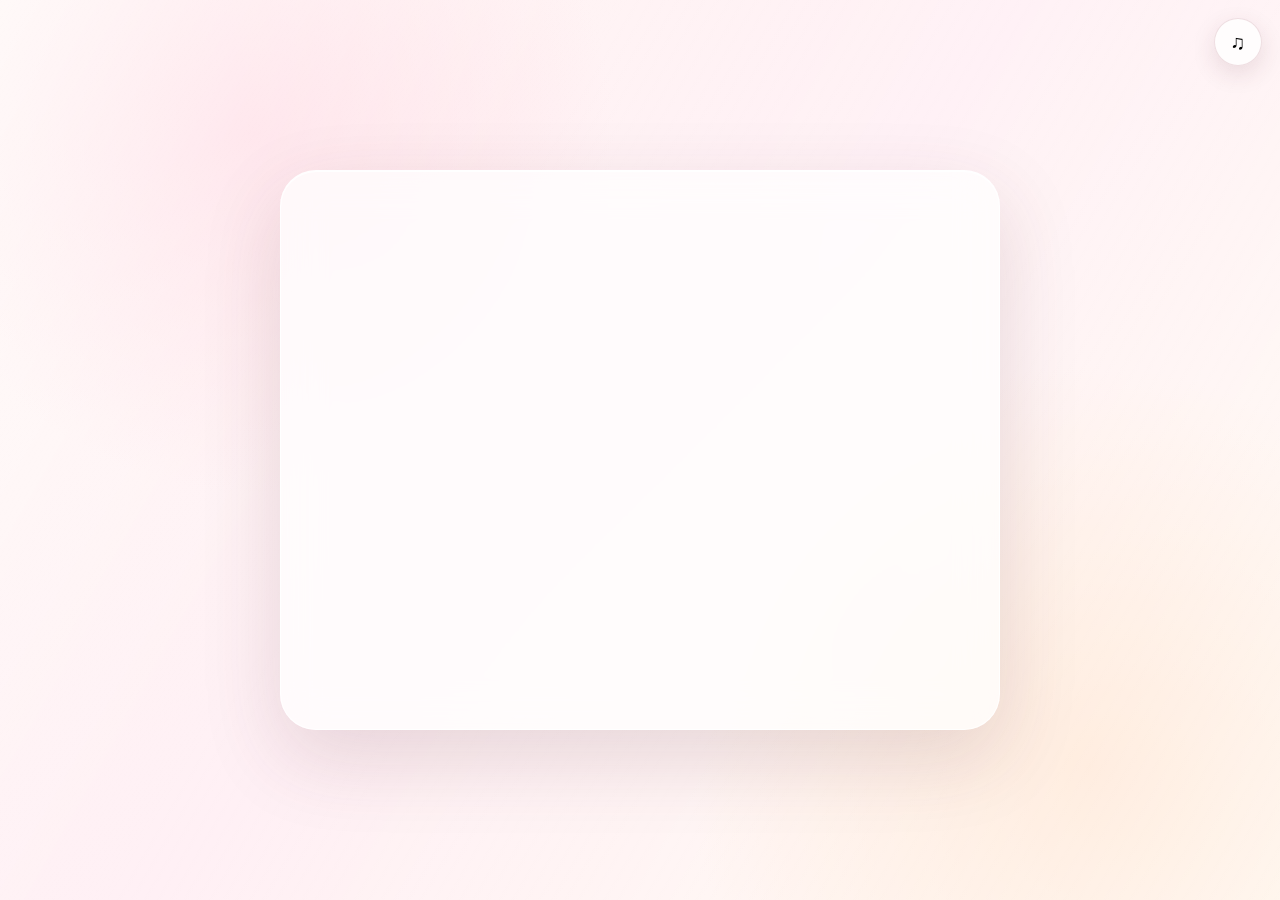
==== activity.html @ 89c224b6 "commit" ====
<!DOCTYPE html>
<html lang="en"><head>
<meta charset="UTF-8"><meta name="viewport" content="width=device-width, initial-scale=1.0">
<title>Pick Our Adventure ✨</title><link rel="stylesheet" href="css/style.css"></head>
<body>
<div class="hearts" id="hearts"></div>
<button class="music" id="musicBtn" onclick="toggleMusic()" aria-label="Toggle music">♫</button>
<main class="card"><section class="page">
<div class="badge">Chapter two</div><div class="big-icon">✨</div>
<h2>Pick our little adventure</h2><p>What sounds nicest to you?</p>
<div class="choices">
<div class="choice" data-choice="Movie" onclick="selectChoice(this)"><span class="icon">🎬</span><strong>Movie</strong></div>
<div class="choice" data-choice="Coffee" onclick="selectChoice(this)"><span class="icon">☕</span><strong>Coffee</strong></div>
<div class="choice" data-choice="Ice Cream" onclick="selectChoice(this)"><span class="icon">🍦</span><strong>Ice Cream</strong></div>
<div class="choice" data-choice="Park" onclick="selectChoice(this)"><span class="icon">🌳</span><strong>Park</strong></div>
<div class="choice" data-choice="Beach" onclick="selectChoice(this)"><span class="icon">🏖️</span><strong>Beach</strong></div></div>
<div class="hint" id="choiceHint"></div>
<div class="buttons"><button class="btn primary" onclick="submitChoice()">Seal the plan 💞</button></div>
</section></main>
<script src="js/music.js"></script><script src="js/home.js"></script><script src="js/activity.js"></script>
</body></html>
---- css/style.css ----
@import url('https://fonts.googleapis.com/css2?family=Cormorant+Garamond:wght@500;600;700&family=Poppins:wght@400;500;600;700&display=swap');
*{box-sizing:border-box}
:root{--rose:#e85d75;--deep:#8e3048;--cream:#fff9f5;--ink:#432c36}
body{
 margin:0;min-height:100vh;overflow-x:hidden;color:var(--ink);
 font-family:Poppins,sans-serif;
 background:radial-gradient(circle at 20% 15%,#ffe0e8 0,transparent 28%),
            radial-gradient(circle at 85% 85%,#ffe7d5 0,transparent 30%),
            linear-gradient(135deg,#fff8f4,#fff0f5 48%,#fff8ef);
 display:flex;justify-content:center;align-items:center;padding:22px;
}
body:before{content:"";position:fixed;inset:0;pointer-events:none;background:linear-gradient(120deg,rgba(255,255,255,.5),transparent 35%,rgba(255,255,255,.35));z-index:-1}
.hearts{position:fixed;inset:0;pointer-events:none;overflow:hidden;z-index:0}
.heart{position:absolute;bottom:-50px;font-size:18px;opacity:0;animation:floatUp linear forwards}
@keyframes floatUp{0%{transform:translateY(0) rotate(0) scale(.7);opacity:0}10%{opacity:.7}90%{opacity:.55}100%{transform:translateY(-110vh) rotate(35deg) scale(1.25);opacity:0}}
.music{
 position:fixed;right:18px;top:18px;z-index:20;width:48px;height:48px;border-radius:50%;
 border:1px solid rgba(142,48,72,.15);background:rgba(255,255,255,.78);backdrop-filter:blur(10px);
 box-shadow:0 8px 25px rgba(80,35,48,.12);cursor:pointer;font-size:20px
}
.card{
 position:relative;z-index:2;width:min(720px,100%);min-height:560px;padding:42px 36px;
 display:flex;align-items:center;justify-content:center;text-align:center;
 background:rgba(255,255,255,.72);border:1px solid rgba(255,255,255,.85);
 backdrop-filter:blur(20px);border-radius:36px;
 box-shadow:0 28px 80px rgba(94,44,60,.15),inset 0 1px 0 white;
}
.page{display:none;width:100%;animation:enter .55s cubic-bezier(.2,.8,.2,1)}
.page.active{display:block}
@keyframes enter{from{opacity:0;transform:translateY(20px) scale(.98)}to{opacity:1;transform:none}}
.badge{display:inline-block;padding:7px 14px;border-radius:100px;background:#fff0f3;color:var(--deep);font-size:12px;font-weight:700;letter-spacing:1.5px;text-transform:uppercase;margin-bottom:18px}
.big-icon{font-size:68px;line-height:1;margin:4px 0 18px;filter:drop-shadow(0 8px 12px rgba(150,50,70,.12))}
h1,h2{font-family:"Cormorant Garamond",serif;color:#5b2738;margin:0}
h1{font-size:clamp(50px,9vw,82px);line-height:.95}
h2{font-size:48px;line-height:1}
p{font-size:16px;line-height:1.8;color:#78646d;max-width:520px;margin:18px auto}
.buttons{display:flex;justify-content:center;gap:14px;flex-wrap:wrap;margin-top:30px}
button{font:600 15px Poppins,sans-serif;cursor:pointer;border:0}
.btn{padding:15px 28px;border-radius:100px;transition:.25s;box-shadow:0 9px 22px rgba(90,35,50,.12)}
.btn:hover{transform:translateY(-3px)}
.primary{color:white;background:linear-gradient(135deg,#e85d75,#b83e5b)}
.secondary{color:#71404e;background:#fff;border:1px solid #f0d8df}
.calendar{
 max-width:440px;margin:25px auto 18px;background:#fff;border:1px solid #f1dfe4;
 border-radius:25px;padding:18px;box-shadow:0 14px 35px rgba(85,35,52,.08)
}
.cal-head{display:flex;align-items:center;justify-content:space-between;margin-bottom:12px}
.cal-head button{width:36px;height:36px;border-radius:50%;background:#fff2f5;color:#9b3d55}
.month{font-family:"Cormorant Garamond",serif;font-size:27px;font-weight:700;color:#632c3d}
.week,.days{display:grid;grid-template-columns:repeat(7,1fr);gap:5px}
.week span{font-size:11px;color:#a58b95;font-weight:600;padding:7px 0}
.day{
 height:43px;border-radius:12px;background:transparent;color:#604651;display:flex;align-items:center;justify-content:center;
 cursor:pointer;transition:.18s
}
.day:hover{background:#fff0f3;transform:scale(1.05)}
.day.muted{color:#d6c6cc}.day.today{border:1px solid #ef9bad}.day.selected{background:linear-gradient(135deg,#e85d75,#b83e5b);color:white;box-shadow:0 7px 16px rgba(210,75,100,.25)}
.selected-date{font-size:13px;color:#9b5265;min-height:20px}
.choices{display:grid;grid-template-columns:repeat(5,1fr);gap:12px;margin:28px 0}
.choice{
 border:1px solid #f0dce2;background:rgba(255,255,255,.82);border-radius:22px;padding:17px 7px;
 cursor:pointer;transition:.25s;box-shadow:0 7px 18px rgba(90,35,50,.05)
}
.choice:hover{transform:translateY(-6px);border-color:#ef9bad}
.choice.selected{background:#fff0f3;border:2px solid #e85d75;transform:translateY(-5px);box-shadow:0 12px 24px rgba(210,75,100,.15)}
.choice .icon{display:block;font-size:39px;margin-bottom:8px}.choice strong{font-size:12px}
.hint{font-size:13px;color:#a04a60;min-height:20px;margin:8px auto}
.final-heart{font-size:86px;animation:pulse 1.5s infinite}
@keyframes pulse{50%{transform:scale(1.12)}}
.signature{font-family:"Cormorant Garamond",serif;font-size:25px;color:#a14a61;margin-top:20px}
.no-page .big-icon{animation:sad 1.2s ease-in-out infinite alternate}
@keyframes sad{to{transform:rotate(-8deg) translateY(4px)}}
.footer-note{font-size:11px;color:#b29aa2;margin-top:25px}
@media(max-width:600px){
 .card{min-height:590px;padding:35px 18px;border-radius:28px}
 .choices{grid-template-columns:repeat(3,1fr)}
 .choice:nth-child(4),.choice:nth-child(5){grid-column:auto}
 .day{height:39px;font-size:13px}.calendar{padding:12px}
}
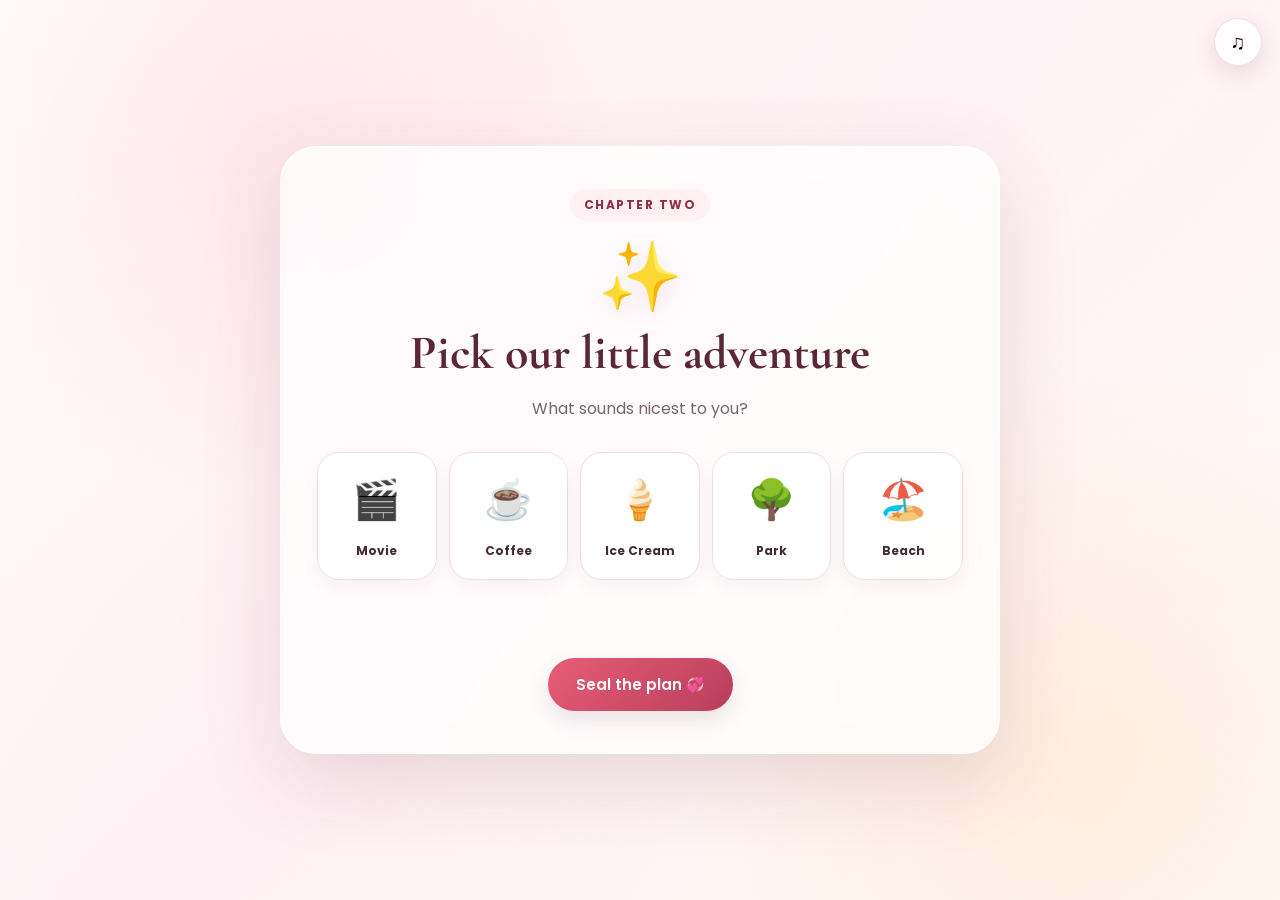
==== commit 1f122c59: "commit" ====
--- a/activity.html
+++ b/activity.html
@@ -1,21 +1,21 @@
-<!DOCTYPE html>
-<html lang="en"><head>
-<meta charset="UTF-8"><meta name="viewport" content="width=device-width, initial-scale=1.0">
-<title>Pick Our Adventure ✨</title><link rel="stylesheet" href="css/style.css"></head>
-<body>
-<div class="hearts" id="hearts"></div>
-<button class="music" id="musicBtn" onclick="toggleMusic()" aria-label="Toggle music">♫</button>
-<main class="card"><section class="page">
-<div class="badge">Chapter two</div><div class="big-icon">✨</div>
-<h2>Pick our little adventure</h2><p>What sounds nicest to you?</p>
-<div class="choices">
-<div class="choice" data-choice="Movie" onclick="selectChoice(this)"><span class="icon">🎬</span><strong>Movie</strong></div>
-<div class="choice" data-choice="Coffee" onclick="selectChoice(this)"><span class="icon">☕</span><strong>Coffee</strong></div>
-<div class="choice" data-choice="Ice Cream" onclick="selectChoice(this)"><span class="icon">🍦</span><strong>Ice Cream</strong></div>
-<div class="choice" data-choice="Park" onclick="selectChoice(this)"><span class="icon">🌳</span><strong>Park</strong></div>
-<div class="choice" data-choice="Beach" onclick="selectChoice(this)"><span class="icon">🏖️</span><strong>Beach</strong></div></div>
-<div class="hint" id="choiceHint"></div>
-<div class="buttons"><button class="btn primary" onclick="submitChoice()">Seal the plan 💞</button></div>
-</section></main>
-<script src="js/music.js"></script><script src="js/home.js"></script><script src="js/activity.js"></script>
+<!DOCTYPE html>
+<html lang="en"><head>
+<meta charset="UTF-8"><meta name="viewport" content="width=device-width, initial-scale=1.0">
+<title>Pick Our Adventure ✨</title><link rel="stylesheet" href="css/style.css"></head>
+<body>
+<div class="hearts" id="hearts"></div>
+<button class="music" id="musicBtn" onclick="toggleMusic()" aria-label="Toggle music">♫</button>
+<main class="card"><section class="page active">
+<div class="badge">Chapter two</div><div class="big-icon">✨</div>
+<h2>Pick our little adventure</h2><p>What sounds nicest to you?</p>
+<div class="choices">
+<div class="choice" data-choice="Movie" onclick="selectChoice(this)"><span class="icon">🎬</span><strong>Movie</strong></div>
+<div class="choice" data-choice="Coffee" onclick="selectChoice(this)"><span class="icon">☕</span><strong>Coffee</strong></div>
+<div class="choice" data-choice="Ice Cream" onclick="selectChoice(this)"><span class="icon">🍦</span><strong>Ice Cream</strong></div>
+<div class="choice" data-choice="Park" onclick="selectChoice(this)"><span class="icon">🌳</span><strong>Park</strong></div>
+<div class="choice" data-choice="Beach" onclick="selectChoice(this)"><span class="icon">🏖️</span><strong>Beach</strong></div></div>
+<div class="hint" id="choiceHint"></div>
+<div class="buttons"><button class="btn primary" onclick="submitChoice()">Seal the plan 💞</button></div>
+</section></main>
+<script src="js/music.js"></script><script src="js/home.js"></script><script src="js/config.js"></script><script src="js/activity.js"></script>
 </body></html>
--- a/css/style.css
+++ b/css/style.css
@@ -1,79 +1,79 @@
-@import url('https://fonts.googleapis.com/css2?family=Cormorant+Garamond:wght@500;600;700&family=Poppins:wght@400;500;600;700&display=swap');
-*{box-sizing:border-box}
-:root{--rose:#e85d75;--deep:#8e3048;--cream:#fff9f5;--ink:#432c36}
-body{
- margin:0;min-height:100vh;overflow-x:hidden;color:var(--ink);
- font-family:Poppins,sans-serif;
- background:radial-gradient(circle at 20% 15%,#ffe0e8 0,transparent 28%),
-            radial-gradient(circle at 85% 85%,#ffe7d5 0,transparent 30%),
-            linear-gradient(135deg,#fff8f4,#fff0f5 48%,#fff8ef);
- display:flex;justify-content:center;align-items:center;padding:22px;
-}
-body:before{content:"";position:fixed;inset:0;pointer-events:none;background:linear-gradient(120deg,rgba(255,255,255,.5),transparent 35%,rgba(255,255,255,.35));z-index:-1}
-.hearts{position:fixed;inset:0;pointer-events:none;overflow:hidden;z-index:0}
-.heart{position:absolute;bottom:-50px;font-size:18px;opacity:0;animation:floatUp linear forwards}
-@keyframes floatUp{0%{transform:translateY(0) rotate(0) scale(.7);opacity:0}10%{opacity:.7}90%{opacity:.55}100%{transform:translateY(-110vh) rotate(35deg) scale(1.25);opacity:0}}
-.music{
- position:fixed;right:18px;top:18px;z-index:20;width:48px;height:48px;border-radius:50%;
- border:1px solid rgba(142,48,72,.15);background:rgba(255,255,255,.78);backdrop-filter:blur(10px);
- box-shadow:0 8px 25px rgba(80,35,48,.12);cursor:pointer;font-size:20px
-}
-.card{
- position:relative;z-index:2;width:min(720px,100%);min-height:560px;padding:42px 36px;
- display:flex;align-items:center;justify-content:center;text-align:center;
- background:rgba(255,255,255,.72);border:1px solid rgba(255,255,255,.85);
- backdrop-filter:blur(20px);border-radius:36px;
- box-shadow:0 28px 80px rgba(94,44,60,.15),inset 0 1px 0 white;
-}
-.page{display:none;width:100%;animation:enter .55s cubic-bezier(.2,.8,.2,1)}
-.page.active{display:block}
-@keyframes enter{from{opacity:0;transform:translateY(20px) scale(.98)}to{opacity:1;transform:none}}
-.badge{display:inline-block;padding:7px 14px;border-radius:100px;background:#fff0f3;color:var(--deep);font-size:12px;font-weight:700;letter-spacing:1.5px;text-transform:uppercase;margin-bottom:18px}
-.big-icon{font-size:68px;line-height:1;margin:4px 0 18px;filter:drop-shadow(0 8px 12px rgba(150,50,70,.12))}
-h1,h2{font-family:"Cormorant Garamond",serif;color:#5b2738;margin:0}
-h1{font-size:clamp(50px,9vw,82px);line-height:.95}
-h2{font-size:48px;line-height:1}
-p{font-size:16px;line-height:1.8;color:#78646d;max-width:520px;margin:18px auto}
-.buttons{display:flex;justify-content:center;gap:14px;flex-wrap:wrap;margin-top:30px}
-button{font:600 15px Poppins,sans-serif;cursor:pointer;border:0}
-.btn{padding:15px 28px;border-radius:100px;transition:.25s;box-shadow:0 9px 22px rgba(90,35,50,.12)}
-.btn:hover{transform:translateY(-3px)}
-.primary{color:white;background:linear-gradient(135deg,#e85d75,#b83e5b)}
-.secondary{color:#71404e;background:#fff;border:1px solid #f0d8df}
-.calendar{
- max-width:440px;margin:25px auto 18px;background:#fff;border:1px solid #f1dfe4;
- border-radius:25px;padding:18px;box-shadow:0 14px 35px rgba(85,35,52,.08)
-}
-.cal-head{display:flex;align-items:center;justify-content:space-between;margin-bottom:12px}
-.cal-head button{width:36px;height:36px;border-radius:50%;background:#fff2f5;color:#9b3d55}
-.month{font-family:"Cormorant Garamond",serif;font-size:27px;font-weight:700;color:#632c3d}
-.week,.days{display:grid;grid-template-columns:repeat(7,1fr);gap:5px}
-.week span{font-size:11px;color:#a58b95;font-weight:600;padding:7px 0}
-.day{
- height:43px;border-radius:12px;background:transparent;color:#604651;display:flex;align-items:center;justify-content:center;
- cursor:pointer;transition:.18s
-}
-.day:hover{background:#fff0f3;transform:scale(1.05)}
-.day.muted{color:#d6c6cc}.day.today{border:1px solid #ef9bad}.day.selected{background:linear-gradient(135deg,#e85d75,#b83e5b);color:white;box-shadow:0 7px 16px rgba(210,75,100,.25)}
-.selected-date{font-size:13px;color:#9b5265;min-height:20px}
-.choices{display:grid;grid-template-columns:repeat(5,1fr);gap:12px;margin:28px 0}
-.choice{
- border:1px solid #f0dce2;background:rgba(255,255,255,.82);border-radius:22px;padding:17px 7px;
- cursor:pointer;transition:.25s;box-shadow:0 7px 18px rgba(90,35,50,.05)
-}
-.choice:hover{transform:translateY(-6px);border-color:#ef9bad}
-.choice.selected{background:#fff0f3;border:2px solid #e85d75;transform:translateY(-5px);box-shadow:0 12px 24px rgba(210,75,100,.15)}
-.choice .icon{display:block;font-size:39px;margin-bottom:8px}.choice strong{font-size:12px}
-.hint{font-size:13px;color:#a04a60;min-height:20px;margin:8px auto}
-.final-heart{font-size:86px;animation:pulse 1.5s infinite}
-@keyframes pulse{50%{transform:scale(1.12)}}
-.signature{font-family:"Cormorant Garamond",serif;font-size:25px;color:#a14a61;margin-top:20px}
-.no-page .big-icon{animation:sad 1.2s ease-in-out infinite alternate}
-@keyframes sad{to{transform:rotate(-8deg) translateY(4px)}}
-.footer-note{font-size:11px;color:#b29aa2;margin-top:25px}
-@media(max-width:600px){
- .card{min-height:590px;padding:35px 18px;border-radius:28px}
- .choices{grid-template-columns:repeat(3,1fr)}
- .choice:nth-child(4),.choice:nth-child(5){grid-column:auto}
- .day{height:39px;font-size:13px}.calendar{padding:12px}
+@import url('https://fonts.googleapis.com/css2?family=Cormorant+Garamond:wght@500;600;700&family=Poppins:wght@400;500;600;700&display=swap');
+*{box-sizing:border-box}
+:root{--rose:#e85d75;--deep:#8e3048;--cream:#fff9f5;--ink:#432c36}
+body{
+ margin:0;min-height:100vh;overflow-x:hidden;color:var(--ink);
+ font-family:Poppins,sans-serif;
+ background:radial-gradient(circle at 20% 15%,#ffe0e8 0,transparent 28%),
+            radial-gradient(circle at 85% 85%,#ffe7d5 0,transparent 30%),
+            linear-gradient(135deg,#fff8f4,#fff0f5 48%,#fff8ef);
+ display:flex;justify-content:center;align-items:center;padding:22px;
+}
+body:before{content:"";position:fixed;inset:0;pointer-events:none;background:linear-gradient(120deg,rgba(255,255,255,.5),transparent 35%,rgba(255,255,255,.35));z-index:-1}
+.hearts{position:fixed;inset:0;pointer-events:none;overflow:hidden;z-index:0}
+.heart{position:absolute;bottom:-50px;font-size:18px;opacity:0;animation:floatUp linear forwards}
+@keyframes floatUp{0%{transform:translateY(0) rotate(0) scale(.7);opacity:0}10%{opacity:.7}90%{opacity:.55}100%{transform:translateY(-110vh) rotate(35deg) scale(1.25);opacity:0}}
+.music{
+ position:fixed;right:18px;top:18px;z-index:20;width:48px;height:48px;border-radius:50%;
+ border:1px solid rgba(142,48,72,.15);background:rgba(255,255,255,.78);backdrop-filter:blur(10px);
+ box-shadow:0 8px 25px rgba(80,35,48,.12);cursor:pointer;font-size:20px
+}
+.card{
+ position:relative;z-index:2;width:min(720px,100%);min-height:560px;padding:42px 36px;
+ display:flex;align-items:center;justify-content:center;text-align:center;
+ background:rgba(255,255,255,.72);border:1px solid rgba(255,255,255,.85);
+ backdrop-filter:blur(20px);border-radius:36px;
+ box-shadow:0 28px 80px rgba(94,44,60,.15),inset 0 1px 0 white;
+}
+.page{display:none;width:100%;animation:enter .55s cubic-bezier(.2,.8,.2,1)}
+.page.active{display:block}
+@keyframes enter{from{opacity:0;transform:translateY(20px) scale(.98)}to{opacity:1;transform:none}}
+.badge{display:inline-block;padding:7px 14px;border-radius:100px;background:#fff0f3;color:var(--deep);font-size:12px;font-weight:700;letter-spacing:1.5px;text-transform:uppercase;margin-bottom:18px}
+.big-icon{font-size:68px;line-height:1;margin:4px 0 18px;filter:drop-shadow(0 8px 12px rgba(150,50,70,.12))}
+h1,h2{font-family:"Cormorant Garamond",serif;color:#5b2738;margin:0}
+h1{font-size:clamp(50px,9vw,82px);line-height:.95}
+h2{font-size:48px;line-height:1}
+p{font-size:16px;line-height:1.8;color:#78646d;max-width:520px;margin:18px auto}
+.buttons{display:flex;justify-content:center;gap:14px;flex-wrap:wrap;margin-top:30px}
+button{font:600 15px Poppins,sans-serif;cursor:pointer;border:0}
+.btn{padding:15px 28px;border-radius:100px;transition:.25s;box-shadow:0 9px 22px rgba(90,35,50,.12)}
+.btn:hover{transform:translateY(-3px)}
+.primary{color:white;background:linear-gradient(135deg,#e85d75,#b83e5b)}
+.secondary{color:#71404e;background:#fff;border:1px solid #f0d8df}
+.calendar{
+ max-width:440px;margin:25px auto 18px;background:#fff;border:1px solid #f1dfe4;
+ border-radius:25px;padding:18px;box-shadow:0 14px 35px rgba(85,35,52,.08)
+}
+.cal-head{display:flex;align-items:center;justify-content:space-between;margin-bottom:12px}
+.cal-head button{width:36px;height:36px;border-radius:50%;background:#fff2f5;color:#9b3d55}
+.month{font-family:"Cormorant Garamond",serif;font-size:27px;font-weight:700;color:#632c3d}
+.week,.days{display:grid;grid-template-columns:repeat(7,1fr);gap:5px}
+.week span{font-size:11px;color:#a58b95;font-weight:600;padding:7px 0}
+.day{
+ height:43px;border-radius:12px;background:transparent;color:#604651;display:flex;align-items:center;justify-content:center;
+ cursor:pointer;transition:.18s
+}
+.day:hover{background:#fff0f3;transform:scale(1.05)}
+.day.muted{color:#d6c6cc}.day.today{border:1px solid #ef9bad}.day.selected{background:linear-gradient(135deg,#e85d75,#b83e5b);color:white;box-shadow:0 7px 16px rgba(210,75,100,.25)}
+.selected-date{font-size:13px;color:#9b5265;min-height:20px}
+.choices{display:grid;grid-template-columns:repeat(5,1fr);gap:12px;margin:28px 0}
+.choice{
+ border:1px solid #f0dce2;background:rgba(255,255,255,.82);border-radius:22px;padding:17px 7px;
+ cursor:pointer;transition:.25s;box-shadow:0 7px 18px rgba(90,35,50,.05)
+}
+.choice:hover{transform:translateY(-6px);border-color:#ef9bad}
+.choice.selected{background:#fff0f3;border:2px solid #e85d75;transform:translateY(-5px);box-shadow:0 12px 24px rgba(210,75,100,.15)}
+.choice .icon{display:block;font-size:39px;margin-bottom:8px}.choice strong{font-size:12px}
+.hint{font-size:13px;color:#a04a60;min-height:20px;margin:8px auto}
+.final-heart{font-size:86px;animation:pulse 1.5s infinite}
+@keyframes pulse{50%{transform:scale(1.12)}}
+.signature{font-family:"Cormorant Garamond",serif;font-size:25px;color:#a14a61;margin-top:20px}
+.no-page .big-icon{animation:sad 1.2s ease-in-out infinite alternate}
+@keyframes sad{to{transform:rotate(-8deg) translateY(4px)}}
+.footer-note{font-size:11px;color:#b29aa2;margin-top:25px}
+@media(max-width:600px){
+ .card{min-height:590px;padding:35px 18px;border-radius:28px}
+ .choices{grid-template-columns:repeat(3,1fr)}
+ .choice:nth-child(4),.choice:nth-child(5){grid-column:auto}
+ .day{height:39px;font-size:13px}.calendar{padding:12px}
 }
